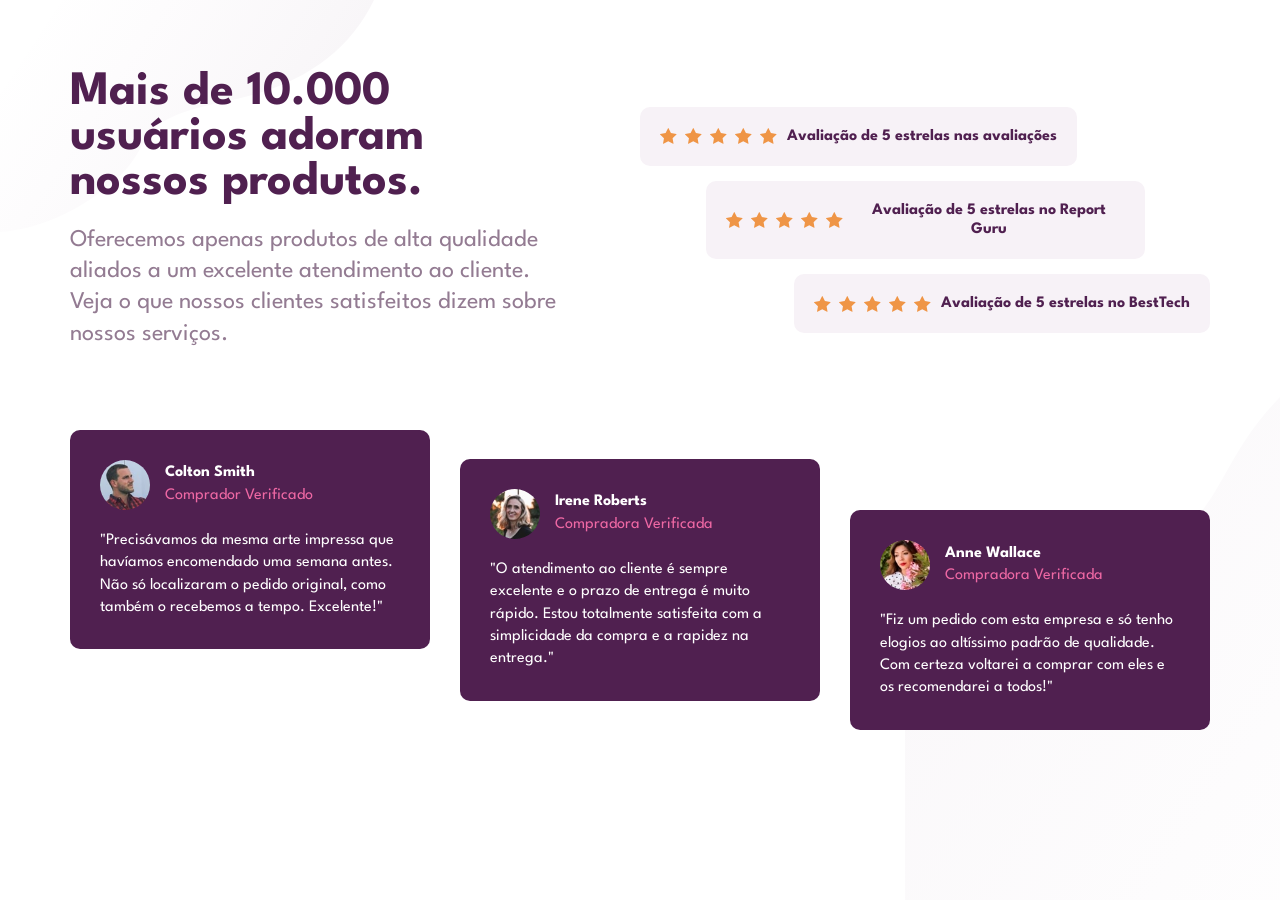
==== secao-de-prova-social/index.html @ 7e125ec5 "Adição de novo desafio: seção de prova social" ====
<!DOCTYPE html>
<html lang="pt-br">
<head>
    <meta charset="UTF-8">
    <meta name="viewport" content="width=device-width, initial-scale=1.0">
    <title>Seção de prova social</title>

    <link rel="stylesheet" href="style.css">
    <link rel="stylesheet" href="media-query.css">
</head>
<body>
    <main>
        <section>
            <!-- Container do cnteúdo de cima da section -->
            <div class="cima">
                <div class="conteudo-section">
                    <h1>Mais de 10.000 usuários adoram nossos produtos.</h1>
                    <p>
                        Oferecemos apenas produtos de alta qualidade aliados a um excelente atendimento ao cliente.
                        Veja o que nossos clientes satisfeitos dizem sobre nossos serviços.
                    </p>
                </div>

                <!-- Container com os blocos das estrelas -->
                <div class="container-ava">
                    <div class="avaliacao" id="ava1">
                        <div class="estrelas">
                            <img src="images/icon-star.svg" alt="">
                            <img src="images/icon-star.svg" alt="">
                            <img src="images/icon-star.svg" alt="">
                            <img src="images/icon-star.svg" alt="">
                            <img src="images/icon-star.svg" alt="">
                        </div>
                        <p>Avaliação de 5 estrelas nas avaliações</p>
                    </div>
                    
                    <div class="avaliacao" id="ava2">
                        <div class="estrelas">
                            <img src="images/icon-star.svg" alt="">
                            <img src="images/icon-star.svg" alt="">
                            <img src="images/icon-star.svg" alt="">
                            <img src="images/icon-star.svg" alt="">
                            <img src="images/icon-star.svg" alt="">
                        </div>
                        <p>Avaliação de 5 estrelas no Report Guru</p>
                    </div>
                    <div class="avaliacao" id="ava3">
                        <div class="estrelas">
                            <img src="images/icon-star.svg" alt="">
                            <img src="images/icon-star.svg" alt="">
                            <img src="images/icon-star.svg" alt="">
                            <img src="images/icon-star.svg" alt="">
                            <img src="images/icon-star.svg" alt="">
                        </div>
                        <p>Avaliação de 5 estrelas no BestTech</p>
                    </div>
                </div>
            </div>
            
            <!-- container com os itens para ficar diagonal -->
            <div class="diagonal">
                <div class="bloco" id="bloco1">
                    <div class="infos">
                        <img src="images/image-colton.jpg" alt="Foto cotton">
                        <div class="texto-info">
                            <p class="nomes">Colton Smith</p>
                            <p class="compra">Comprador Verificado</p>
                        </div>
                    </div>
                    <p>
                        "Precisávamos da mesma arte impressa que havíamos encomendado uma semana antes.
                        Não só localizaram o pedido original, como também o recebemos a tempo.
                        Excelente!"
                    </p>
                </div>
                
                <div class="bloco" id="bloco2">
                    <div class="infos">
                        <img src="images/image-irene.jpg" alt="Foto irene">
                        <div class="texto-info">
                            <p class="nomes">Irene Roberts</p>
                            <p class="compra">Compradora Verificada</p>
                        </div>
                    </div>
                    <p>
                        "O atendimento ao cliente é sempre excelente e o prazo de entrega é muito rápido.
                        Estou totalmente satisfeita com a simplicidade da compra e a rapidez na entrega."
                    </p>
                </div>
                
                <div class="bloco" id="bloco3">
                    <div class="infos">
                        <img src="images/image-anne.jpg" alt="Foto anne">
                        <div class="texto-info">
                            <p class="nomes">Anne Wallace</p>
                            <p class="compra">Compradora Verificada</p>
                        </div>
                    </div>
                    <p>
                        "Fiz um pedido com esta empresa e só tenho elogios ao altíssimo
                        padrão de qualidade. Com certeza voltarei a comprar com eles e os recomendarei a todos!"
                    </p>
                </div>
            </div>
        </section>
    </main>
</body>
</html>
---- secao-de-prova-social/style.css ----
@charset "UTF-8";

@import url('https://fonts.googleapis.com/css2?family=League+Spartan:wght@100..900&display=swap');

:root{
    --fonte-peincipal: "League Spartan", sans-serif;

    --cor-detaque: hsl(300, 43%, 22%);
    --cor-letra-status: hsl(333, 80%, 67%);
    --cor-letra: hsl(303, 10%, 53%);
    --cor-letra-blocos: hsl(300, 24%, 96%);
}

* {
    padding: 0px;
    margin: 0px;
    font-family: Arial, Helvetica, sans-serif;
}

body{
    min-height: 100vh;

    background-image: url('images/bg-pattern-top-mobile.svg'), url('images/bg-pattern-bottom-mobile.svg');
    background-repeat: no-repeat, no-repeat;
    background-position: left top, right bottom;
}

main{
    min-height: 100vh;
}

section{
    padding: 25px;
}

.conteudo-section > h1{
    font-family: var(--fonte-peincipal);
    text-align: center;
    color: var(--cor-detaque);
    padding-bottom: 20px;
    max-width: 400px;
    margin: auto;
}

.conteudo-section > p{
    font-family: var(--fonte-peincipal);
    font-size: 1.2em;
    text-align: center;
    line-height: 1.3em;
    color: var(--cor-letra);
    padding-bottom: 20px;
    max-width: 500px;
    margin: auto;
}

.avaliacao{
    background-color: var(--cor-letra-blocos);
    padding: 20px;
    margin-bottom: 15px;
    border-radius: 10px;

    display: flex;
    flex-flow: column nowrap;
    align-items: center;
}

.estrelas{
    display: flex;
    gap: 8px;
    padding-bottom: 15px;
}

.avaliacao > p{
    font-family: var(--fonte-peincipal);
    font-weight: bolder;
    text-align: center;
    color: var(--cor-detaque);
}

.diagonal{
    padding-top: 20px;
}

.bloco{
    background-color: var(--cor-detaque);
    color: white;
    margin-top: 15px;
    border-radius: 10px;
    padding: 30px;
}

.bloco p{
    font-family: var(--fonte-peincipal);
    line-height: 1.4em;
}

.bloco > p{
    padding-top: 20px;
}

.infos{
    display: flex;
    align-items: center;
    gap: 15px;
}

.infos > img{
    border-radius: 100%;
    width: 50px;
}

.texto-info > .nomes{
    font-weight: bold;
}

.texto-info > .compra{
    color: var(--cor-letra-status);
}
---- secao-de-prova-social/media-query.css ----
@charset "UTF-8";

@media screen and (min-width: 1000px) {
    section{
        padding: 70px;
    }

    .cima{
        display: flex;
        justify-content: space-between;
        align-items: center;
        padding-bottom: 30px;
    }

    .conteudo-section > h1{
        text-align: left;
        font-size: 3em;
        padding: 0px;
        padding-bottom: 20px;
        margin: 0px;
    }

    .conteudo-section > p{
        text-align: left;
        font-size: 1.5em;
    }

    .container-ava{
        display: flex;
        flex-flow: column;
        gap: 15px;
        width: 50%;
    }

    .avaliacao{
        display: flex;
        flex-flow: row nowrap;
        gap: 10px;
        align-items: center;
        max-width: 70%;
        margin: 0px;
    }

    .avaliacao > p{
        line-height: 1.2em;
        
    }

    .estrelas{
        padding: 0px;
    }

    #ava1{
        align-self: flex-start;
    }

    #ava2{
        align-self: center;
    }

    #ava3{
        align-self: flex-end;
    }

    .diagonal{
        display: flex;
        flex-flow: row nowrap;
        justify-content: center;
        gap: 30px;
        padding: 0px;
        padding-top: 30px;
        height: 300px;
    }

    .bloco{
        max-width: 300px;
        max-height: 250px;
        margin: 0px;
    }

    #bloco1{
        align-self: flex-start;
    }

    #bloco2{
        align-self: center;
    }

    #bloco3{
        align-self: flex-end;
    }
}
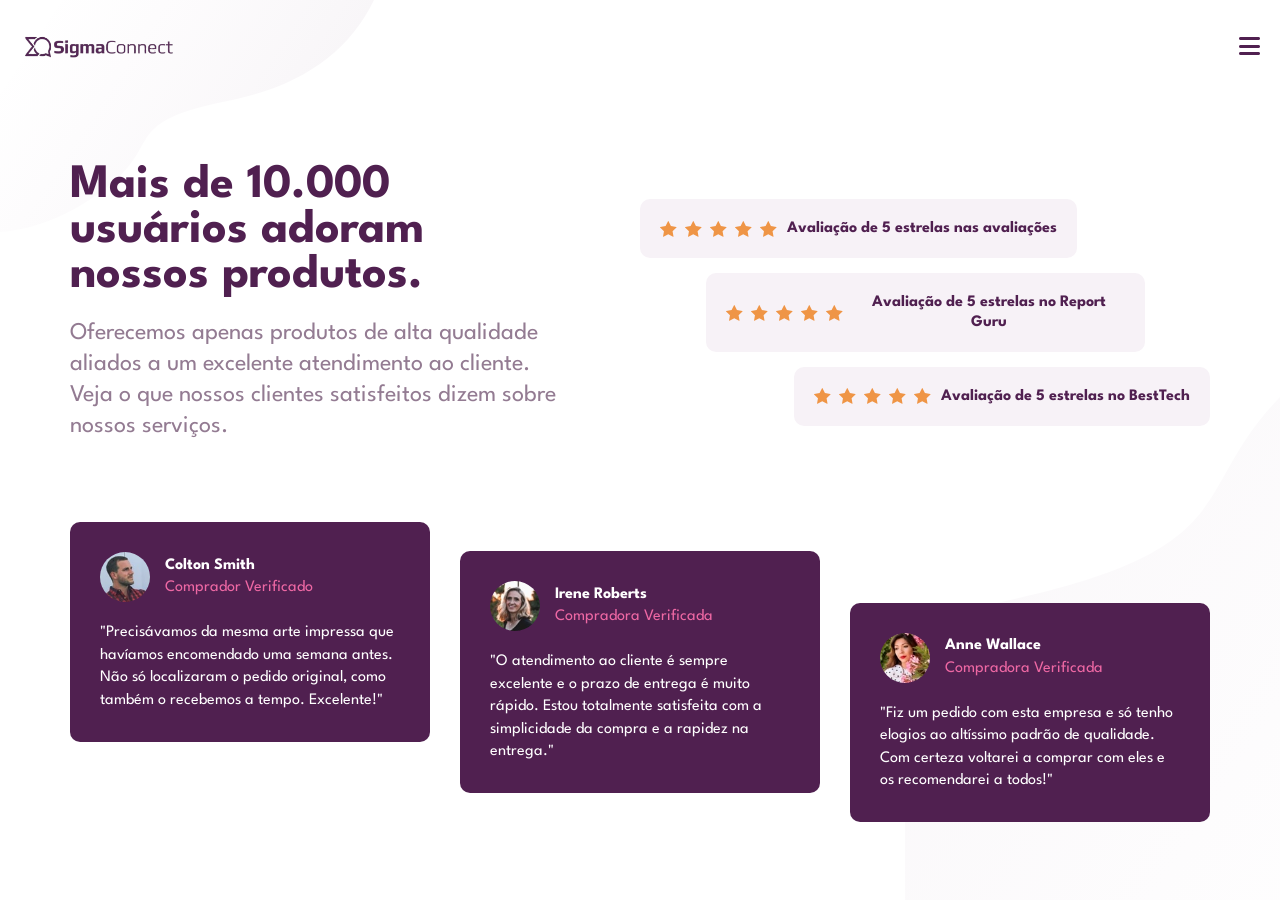
==== commit d3bb666b: "Novo desafio. Nível júnior. Ainda há alguns problemas de responsividade e ajuste de tamanho principa" ====
--- a/secao-de-prova-social/index.html
+++ b/secao-de-prova-social/index.html
@@ -7,9 +7,24 @@
 
     <link rel="stylesheet" href="style.css">
     <link rel="stylesheet" href="media-query.css">
+    <link rel="stylesheet" href="https://cdnjs.cloudflare.com/ajax/libs/font-awesome/6.5.1/css/all.min.css">
 </head>
-<body>
+<body onresize="mudouTamanho()">
     <main>
+        <header>
+            <div class="foto-menu">
+                <img src="images/sigma-connect.png" alt="">
+                <i class="fa-solid fa-bars" onclick="menu()"></i>
+            </div>
+            <nav id="menu">
+                <ul>
+                    <li>Início</li>
+                    <li>Serviços</li>
+                    <li>Contato</li>
+                    <li>Sobre</li>
+                </ul>
+            </nav>
+        </header>
         <section>
             <!-- Container do cnteúdo de cima da section -->
             <div class="cima">
--- a/secao-de-prova-social/style.css
+++ b/secao-de-prova-social/style.css
@@ -31,6 +31,61 @@
 
 section{
     padding: 25px;
+}
+
+header{
+    width: 100%;
+}
+
+.foto-menu{
+    display: flex;
+    justify-content: space-between;
+    align-items: center;
+}
+
+.foto-menu > img{
+    width: 200px;
+}
+
+i{
+    font-size: 1.5em;
+    color: var(--cor-detaque);
+    margin-right: 20px;
+    cursor: pointer;
+}
+
+nav{
+    padding-top: 10px;
+    display: none;
+}
+
+nav > ul{
+    list-style-position: inside;
+    list-style-type: none;
+
+    display: flex;
+    flex-flow: column nowrap;
+    align-items: center;
+    gap: 10px;
+}
+
+ul > li{
+    padding: 20px;
+    text-align: center;
+    background-color: var(--cor-letra-blocos);
+    width: 80%;
+
+    font-family: var(--fonte-peincipal);
+    font-size: 1.2em;
+    font-weight: bold;
+    border-radius: 10px;
+    transition: 0.3s;
+}
+
+ul > li:hover{
+    background-color: var(--cor-detaque);
+    color: white;
+    cursor: pointer;
 }
 
 .conteudo-section > h1{
--- a/secao-de-prova-social/media-query.css
+++ b/secao-de-prova-social/media-query.css
@@ -4,6 +4,7 @@
     section{
         padding: 70px;
     }
+    
 
     .cima{
         display: flex;
